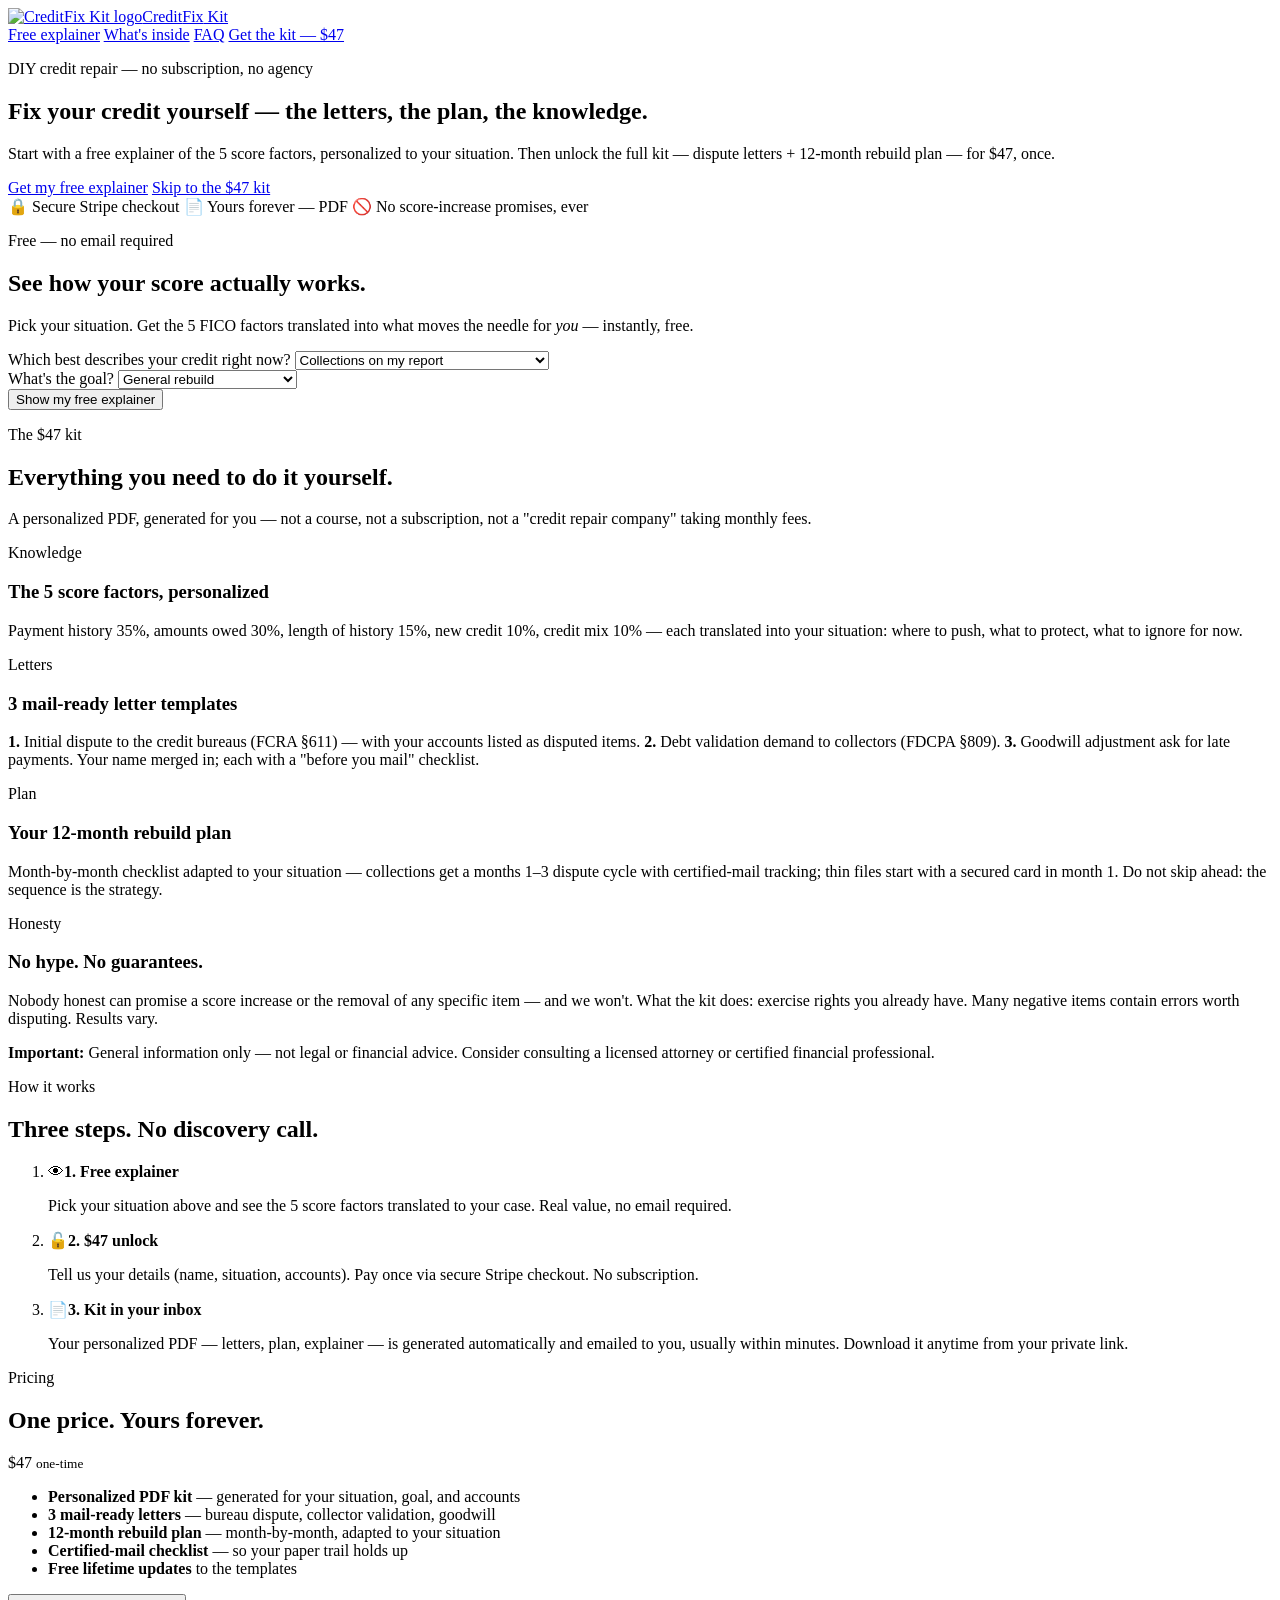
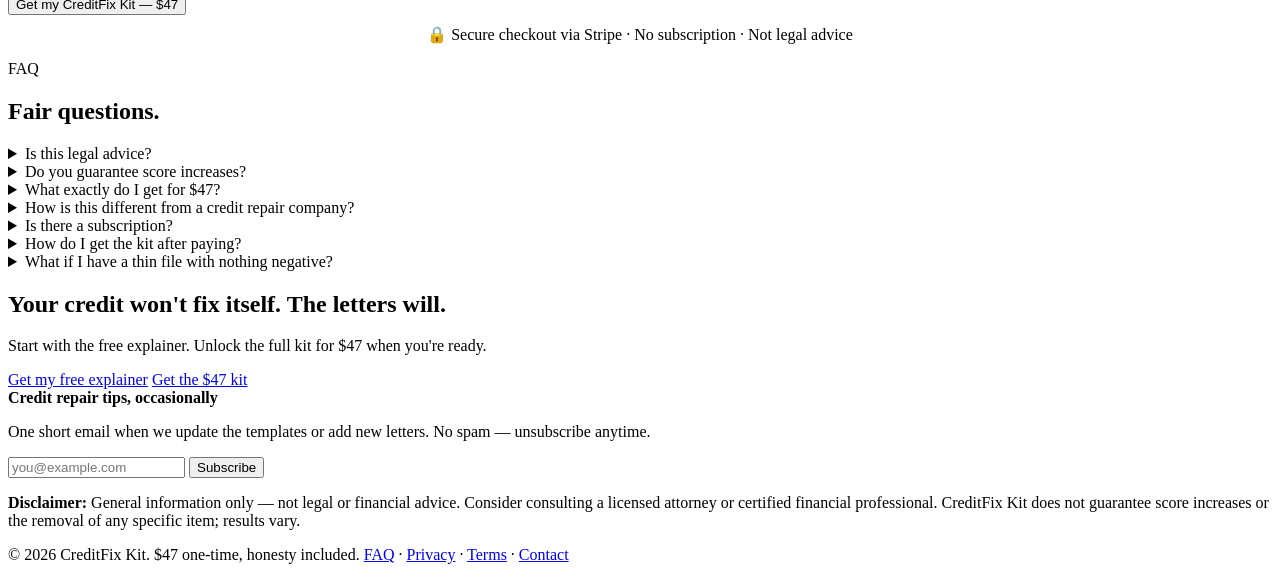
==== index.html @ 01ce9e3e "CreditFix Kit PWA — initial build (11/22): index.html" ====
<!DOCTYPE html>
<html lang="en">
<head>
<meta charset="utf-8">
<meta name="viewport" content="width=device-width, initial-scale=1, viewport-fit=cover">
<title>CreditFix Kit — Fix your credit yourself. $47, one-time.</title>
<meta name="description" content="The DIY credit repair kit: the dispute letters, the 12-month rebuild plan, the knowledge. Free score-factor explainer first. $47 one-time. General information only — not legal or financial advice.">
<link rel="canonical" href="https://creditfixkit.mehyar.us/">
<meta property="og:type" content="website">
<meta property="og:site_name" content="CreditFix Kit">
<meta property="og:title" content="CreditFix Kit — Fix your credit yourself. $47, one-time.">
<meta property="og:description" content="Free score-factor explainer first. Then $47 unlocks the dispute letters + your 12-month rebuild plan. No subscription, no promises — honest DIY credit repair.">
<meta property="og:url" content="https://creditfixkit.mehyar.us/">
<meta property="og:image" content="https://creditfixkit.mehyar.us/logo.png">
<meta name="twitter:card" content="summary">
<meta name="twitter:title" content="CreditFix Kit — Fix your credit yourself. $47, one-time.">
<meta name="twitter:description" content="The dispute letters, the 12-month plan, the knowledge. Free explainer first.">
<link rel="icon" href="logo.png" type="image/png">
<link rel="manifest" href="manifest.json">
<meta name="theme-color" content="#0a1128">
<link rel="stylesheet" href="styles.css">
<script type="application/ld+json">
{"@context":"https://schema.org","@type":"Product","name":"CreditFix Kit","url":"https://creditfixkit.mehyar.us/","image":"https://creditfixkit.mehyar.us/logo.png","description":"DIY credit repair kit: FCRA dispute letter templates, FDCPA validation and goodwill letters, and a personalized 12-month rebuild plan. $47 one-time. General information only — not legal or financial advice.","brand":{"@type":"Brand","name":"CreditFix Kit"},"offers":{"@type":"Offer","price":"47","priceCurrency":"USD","availability":"https://schema.org/InStock"}}
</script>
<script type="application/ld+json">
{"@context":"https://schema.org","@type":"FAQPage","mainEntity":[
{"@type":"Question","name":"Is this legal advice?","acceptedAnswer":{"@type":"Answer","text":"No. The CreditFix Kit is general information only — not legal or financial advice. Consider consulting a licensed attorney or certified financial professional, especially before paying old debts."}},
{"@type":"Question","name":"Do you guarantee score increases?","acceptedAnswer":{"@type":"Answer","text":"No — nobody honest can. No letter or kit can guarantee a score increase or the removal of any specific item. The kit exercises rights you already have: disputing inaccurate information, demanding debt validation, and asking creditors for courtesy adjustments. Results vary."}},
{"@type":"Question","name":"What exactly do I get for $47?","acceptedAnswer":{"@type":"Answer","text":"A personalized PDF kit: the 5 FICO score factors translated to your situation, 3 mail-ready letter templates (bureau dispute, collector validation, goodwill) with your details merged in, and a 12-month month-by-month rebuild plan adapted to your situation — plus a certified-mail checklist."}},
{"@type":"Question","name":"Is there a subscription?","acceptedAnswer":{"@type":"Answer","text":"No. $47 one-time. The kit is yours forever."}},
{"@type":"Question","name":"How do I get the kit after paying?","acceptedAnswer":{"@type":"Answer","text":"Your kit PDF is generated automatically and emailed to you, usually within minutes. You also get a private link (deliverable.html with your access token) where you can download it anytime."}}
]}
</script>
</head>
<body>

<header class="site-header">
  <div class="inner">
    <a class="brand" href="index.html"><img src="logo.png" alt="CreditFix Kit logo">Credit<span>Fix</span>&nbsp;Kit</a>
    <nav class="nav">
      <a href="#teaser">Free explainer</a>
      <a href="#inside">What's inside</a>
      <a href="#faq">FAQ</a>
      <a class="nav-cta" href="#pricing">Get the kit — $47</a>
    </nav>
  </div>
</header>

<main>
  <!-- ============ HERO ============ -->
  <section class="hero hero-compact">
    <p class="eyebrow">DIY credit repair — no subscription, no agency</p>
    <h1>Fix your credit yourself — <span class="grad">the letters, the plan, the knowledge.</span></h1>
    <p class="hero-sub">Start with a free explainer of the 5 score factors, personalized to your situation. Then unlock the full kit — dispute letters + 12-month rebuild plan — for $47, once.</p>
    <div class="hero-cta">
      <a class="btn btn-primary" href="#teaser">Get my free explainer</a>
      <a class="btn btn-ghost" href="#pricing">Skip to the $47 kit</a>
    </div>
    <div class="trust-row">
      <span>🔒 Secure Stripe checkout</span>
      <span>📄 Yours forever — PDF</span>
      <span>🚫 No score-increase promises, ever</span>
    </div>
  </section>

  <!-- ============ FREE TEASER — FIRST ============ -->
  <section id="teaser">
    <div class="eyebrow-wrap"><p class="eyebrow">Free — no email required</p></div>
    <h2 class="sec-title">See how your score actually works.</h2>
    <p class="sec-sub">Pick your situation. Get the 5 FICO factors translated into what moves the needle for <em>you</em> — instantly, free.</p>
    <div class="teaser-box reveal">
      <form id="teaser-form" novalidate>
        <div class="field">
          <label for="teaser-situation">Which best describes your credit right now?</label>
          <select id="teaser-situation" name="situation">
            <option value="collections">Collections on my report</option>
            <option value="late-payments">Late payments dragging me down</option>
            <option value="thin-file">Thin file — barely any credit history</option>
            <option value="mixed">Mixed — collections and late payments</option>
          </select>
        </div>
        <div class="field">
          <label for="teaser-goal">What's the goal?</label>
          <select id="teaser-goal" name="goal">
            <option value="rebuild-general">General rebuild</option>
            <option value="buy-home">Buying a home</option>
            <option value="buy-car">Buying a car</option>
            <option value="lower-rates">Lowering my interest rates</option>
          </select>
        </div>
        <button type="submit" class="btn btn-primary">Show my free explainer</button>
        <p class="status" id="teaser-status" role="status"></p>
      </form>
      <div id="teaser-result"></div>
    </div>
  </section>

  <!-- ============ WHAT'S INSIDE ============ -->
  <section id="inside">
    <div class="eyebrow-wrap"><p class="eyebrow">The $47 kit</p></div>
    <h2 class="sec-title">Everything you need to do it yourself.</h2>
    <p class="sec-sub">A personalized PDF, generated for you — not a course, not a subscription, not a "credit repair company" taking monthly fees.</p>
    <div class="cards">
      <div class="card reveal">
        <div class="card-body">
          <span class="tag">Knowledge</span>
          <h3>The 5 score factors, personalized</h3>
          <p class="teaser">Payment history 35%, amounts owed 30%, length of history 15%, new credit 10%, credit mix 10% — each translated into your situation: where to push, what to protect, what to ignore for now.</p>
        </div>
      </div>
      <div class="card reveal">
        <div class="card-body">
          <span class="tag">Letters</span>
          <h3>3 mail-ready letter templates</h3>
          <p class="teaser"><strong>1.</strong> Initial dispute to the credit bureaus (FCRA §611) — with your accounts listed as disputed items. <strong>2.</strong> Debt validation demand to collectors (FDCPA §809). <strong>3.</strong> Goodwill adjustment ask for late payments. Your name merged in; each with a "before you mail" checklist.</p>
        </div>
      </div>
      <div class="card reveal">
        <div class="card-body">
          <span class="tag">Plan</span>
          <h3>Your 12-month rebuild plan</h3>
          <p class="teaser">Month-by-month checklist adapted to your situation — collections get a months 1–3 dispute cycle with certified-mail tracking; thin files start with a secured card in month 1. Do not skip ahead: the sequence is the strategy.</p>
        </div>
      </div>
      <div class="card reveal">
        <div class="card-body">
          <span class="tag">Honesty</span>
          <h3>No hype. No guarantees.</h3>
          <p class="teaser">Nobody honest can promise a score increase or the removal of any specific item — and we won't. What the kit does: exercise rights you already have. Many negative items contain errors worth disputing. Results vary.</p>
        </div>
      </div>
    </div>
    <div class="disclaimer-strip reveal">
      <strong>Important:</strong> General information only — not legal or financial advice. Consider consulting a licensed attorney or certified financial professional.
    </div>
  </section>

  <!-- ============ HOW IT WORKS ============ -->
  <section id="how">
    <div class="eyebrow-wrap"><p class="eyebrow">How it works</p></div>
    <h2 class="sec-title">Three steps. No discovery call.</h2>
    <ol class="steps">
      <li class="reveal"><span class="step-icon">👁</span><strong>1. Free explainer</strong><p>Pick your situation above and see the 5 score factors translated to your case. Real value, no email required.</p></li>
      <li class="reveal"><span class="step-icon">🔓</span><strong>2. $47 unlock</strong><p>Tell us your details (name, situation, accounts). Pay once via secure Stripe checkout. No subscription.</p></li>
      <li class="reveal"><span class="step-icon">📄</span><strong>3. Kit in your inbox</strong><p>Your personalized PDF — letters, plan, explainer — is generated automatically and emailed to you, usually within minutes. Download it anytime from your private link.</p></li>
    </ol>
  </section>

  <!-- ============ PRICING ============ -->
  <section id="pricing">
    <div class="eyebrow-wrap"><p class="eyebrow">Pricing</p></div>
    <h2 class="sec-title">One price. Yours forever.</h2>
    <div class="price-card reveal">
      <div class="big">$47 <small>one-time</small></div>
      <ul>
        <li><strong>Personalized PDF kit</strong> — generated for your situation, goal, and accounts</li>
        <li><strong>3 mail-ready letters</strong> — bureau dispute, collector validation, goodwill</li>
        <li><strong>12-month rebuild plan</strong> — month-by-month, adapted to your situation</li>
        <li><strong>Certified-mail checklist</strong> — so your paper trail holds up</li>
        <li><strong>Free lifetime updates</strong> to the templates</li>
      </ul>
      <button class="btn btn-primary btn-block" data-buy="creditfix-kit">Get my CreditFix Kit — $47</button>
      <p class="status" style="text-align:center;margin-top:10px">🔒 Secure checkout via Stripe · No subscription · Not legal advice</p>
    </div>
  </section>

  <!-- ============ FAQ ============ -->
  <section id="faq">
    <div class="eyebrow-wrap"><p class="eyebrow">FAQ</p></div>
    <h2 class="sec-title">Fair questions.</h2>
    <div class="faq">
      <details class="reveal">
        <summary>Is this legal advice?</summary>
        <p>No. The CreditFix Kit is general information only — not legal or financial advice. The letters are templates exercising rights under the FCRA and FDCPA. Consider consulting a licensed attorney or certified financial professional, especially before paying old debts.</p>
      </details>
      <details class="reveal">
        <summary>Do you guarantee score increases?</summary>
        <p>No — nobody honest can. No letter, service, or kit can guarantee a score increase or the removal of any specific item. Many negative items contain errors worth disputing, and results vary by file, creditor, and bureau.</p>
      </details>
      <details class="reveal">
        <summary>What exactly do I get for $47?</summary>
        <p>A personalized PDF: the 5 FICO score factors translated to your situation, 3 mail-ready letter templates (bureau dispute under FCRA §611, collector validation under FDCPA §809, goodwill adjustment for lates) with your details merged in, a 12-month month-by-month rebuild plan adapted to your situation, and a certified-mail checklist.</p>
      </details>
      <details class="reveal">
        <summary>How is this different from a credit repair company?</summary>
        <p>Credit repair companies charge monthly fees to do what you can do yourself: dispute inaccurate items and build positive history. This kit gives you the letters, the plan, and the knowledge — once, for $47 — and you keep it forever.</p>
      </details>
      <details class="reveal">
        <summary>Is there a subscription?</summary>
        <p>No. $47 one-time. The kit PDF is yours forever, including template updates.</p>
      </details>
      <details class="reveal">
        <summary>How do I get the kit after paying?</summary>
        <p>It's generated automatically and emailed to you, usually within minutes. You also get a private link (your access token) where you can download the PDF anytime.</p>
      </details>
      <details class="reveal">
        <summary>What if I have a thin file with nothing negative?</summary>
        <p>Then the rebuild plan is the main event — the kit adapts: secured card in month 1, building tradelines month by month. The dispute and validation letters are included as "keep on file" templates in case you ever need them.</p>
      </details>
    </div>
  </section>

  <!-- ============ FINAL CTA ============ -->
  <section class="final-cta reveal">
    <h2>Your credit won't fix itself. The letters will.</h2>
    <p class="sec-sub">Start with the free explainer. Unlock the full kit for $47 when you're ready.</p>
    <div class="hero-cta">
      <a class="btn btn-primary" href="#teaser">Get my free explainer</a>
      <a class="btn btn-ghost" href="#pricing">Get the $47 kit</a>
    </div>
  </section>
</main>

<footer>
  <div class="inner footer-grid">
    <div class="subscribe-block">
      <strong>Credit repair tips, occasionally</strong>
      <p class="muted">One short email when we update the templates or add new letters. No spam — unsubscribe anytime.</p>
      <form class="subscribe-form" data-subscribe-form novalidate>
        <div class="subscribe-row">
          <input type="email" name="email" placeholder="you@example.com" required aria-label="Email address (required)" autocomplete="email">
          <button class="btn btn-primary" type="submit">Subscribe</button>
          <p class="subscribe-msg" role="status" hidden></p>
        </div>
      </form>
    </div>
    <p class="footer-disclaimer"><strong>Disclaimer:</strong> General information only — not legal or financial advice. Consider consulting a licensed attorney or certified financial professional. CreditFix Kit does not guarantee score increases or the removal of any specific item; results vary.</p>
    <div class="footer-base">
      <span>© 2026 CreditFix Kit. $47 one-time, honesty included.</span>
      <span><a href="index.html#faq">FAQ</a> · <a href="privacy.html">Privacy</a> · <a href="terms.html">Terms</a> · <a href="mailto:info@mehyar.us">Contact</a></span>
    </div>
  </div>
</footer>

<!-- Sticky mobile CTA -->
<div class="sticky-cta" id="sticky-cta" hidden>
  <span class="sticky-cta-text"><strong>$47</strong> one-time · free explainer first</span>
  <a class="btn btn-primary" href="#pricing">Get the kit</a>
</div>

<!-- Buy modal with intake form -->
<div class="modal" id="buy-modal" hidden>
  <div class="panel">
    <button class="modal-close" id="buy-close" aria-label="Close">×</button>
    <h2>CreditFix Kit — $47 <small style="color:var(--muted);font-weight:400">one-time</small></h2>
    <p class="muted">Your details personalize the kit: the letters get your name, the plan adapts to your situation.</p>
    <form id="buy-form" novalidate>
      <div class="field">
        <label for="buy-name">Full name — merged into your letters</label>
        <input type="text" id="buy-name" placeholder="Jordan Smith" autocomplete="name" maxlength="120">
      </div>
      <div class="field">
        <label for="buy-email">Email — your kit PDF goes here</label>
        <input type="email" id="buy-email" placeholder="you@example.com" autocomplete="email">
      </div>
      <div class="field">
        <label for="buy-situation">Your situation</label>
        <select id="buy-situation">
          <option value="collections">Collections on my report</option>
          <option value="late-payments">Late payments dragging me down</option>
          <option value="thin-file">Thin file — barely any credit history</option>
          <option value="mixed">Mixed — collections and late payments</option>
        </select>
      </div>
      <div class="field">
        <label for="buy-state">State (2 letters)</label>
        <input type="text" id="buy-state" placeholder="NY" maxlength="2" autocomplete="address-level1" style="max-width:120px">
      </div>
      <div class="field">
        <label for="buy-goal">Your goal</label>
        <select id="buy-goal">
          <option value="rebuild-general">General rebuild</option>
          <option value="buy-home">Buying a home</option>
          <option value="buy-car">Buying a car</option>
          <option value="lower-rates">Lowering my interest rates</option>
        </select>
      </div>
      <div class="field">
        <label for="buy-accounts">Negative items on your report</label>
        <textarea id="buy-accounts" rows="4" maxlength="600" placeholder="Midland Credit $1,240 collections opened 2023; Capital One 30-day late Mar 2024"></textarea>
        <span class="hint">One per line or separated by semicolons. Max 600 characters. These become the disputed items in Letter 1. Leave blank if you're not sure — you can fill them in on the printed letter.</span>
      </div>
      <p id="buy-error"></p>
      <button type="submit" class="btn btn-primary btn-block">Continue to secure checkout — $47</button>
      <p class="status" style="text-align:center">🔒 Stripe · one-time · not legal advice</p>
    </form>
  </div>
</div>

<!-- Dev payload modal -->
<div class="modal" id="payload-modal" hidden>
  <div class="panel" style="max-width:560px">
    <button class="modal-close" id="payload-close" aria-label="Close">×</button>
    <h2>Checkout payload</h2>
    <pre id="payload-pre"></pre>
    <p class="dev-notice">DEV MODE — no real checkout happened. In production this payload POSTs to the checkout endpoint and Stripe takes over.</p>
  </div>
</div>

<script src="app.js"></script>
<script>
document.addEventListener("DOMContentLoaded", function () {
  /* reveal-on-scroll */
  var io = new IntersectionObserver(function (entries) {
    entries.forEach(function (e) {
      if (e.isIntersecting) { e.target.classList.add("in"); io.unobserve(e.target); }
    });
  }, { threshold: 0.1 });
  document.querySelectorAll(".reveal").forEach(function (el) { io.observe(el); });

  /* sticky mobile CTA */
  var sticky = document.getElementById("sticky-cta");
  var footer = document.querySelector("footer");
  function updateSticky() {
    if (window.innerWidth >= 720) { sticky.hidden = true; return; }
    var past = window.scrollY > 520;
    var footVisible = footer && footer.getBoundingClientRect().top < window.innerHeight;
    sticky.hidden = !(past && !footVisible);
  }
  window.addEventListener("scroll", updateSticky, { passive: true });
  window.addEventListener("resize", updateSticky);
  updateSticky();

  if ("serviceWorker" in navigator) {
    navigator.serviceWorker.register("sw.js").catch(function () {});
  }
});
</script>
</body>
</html>
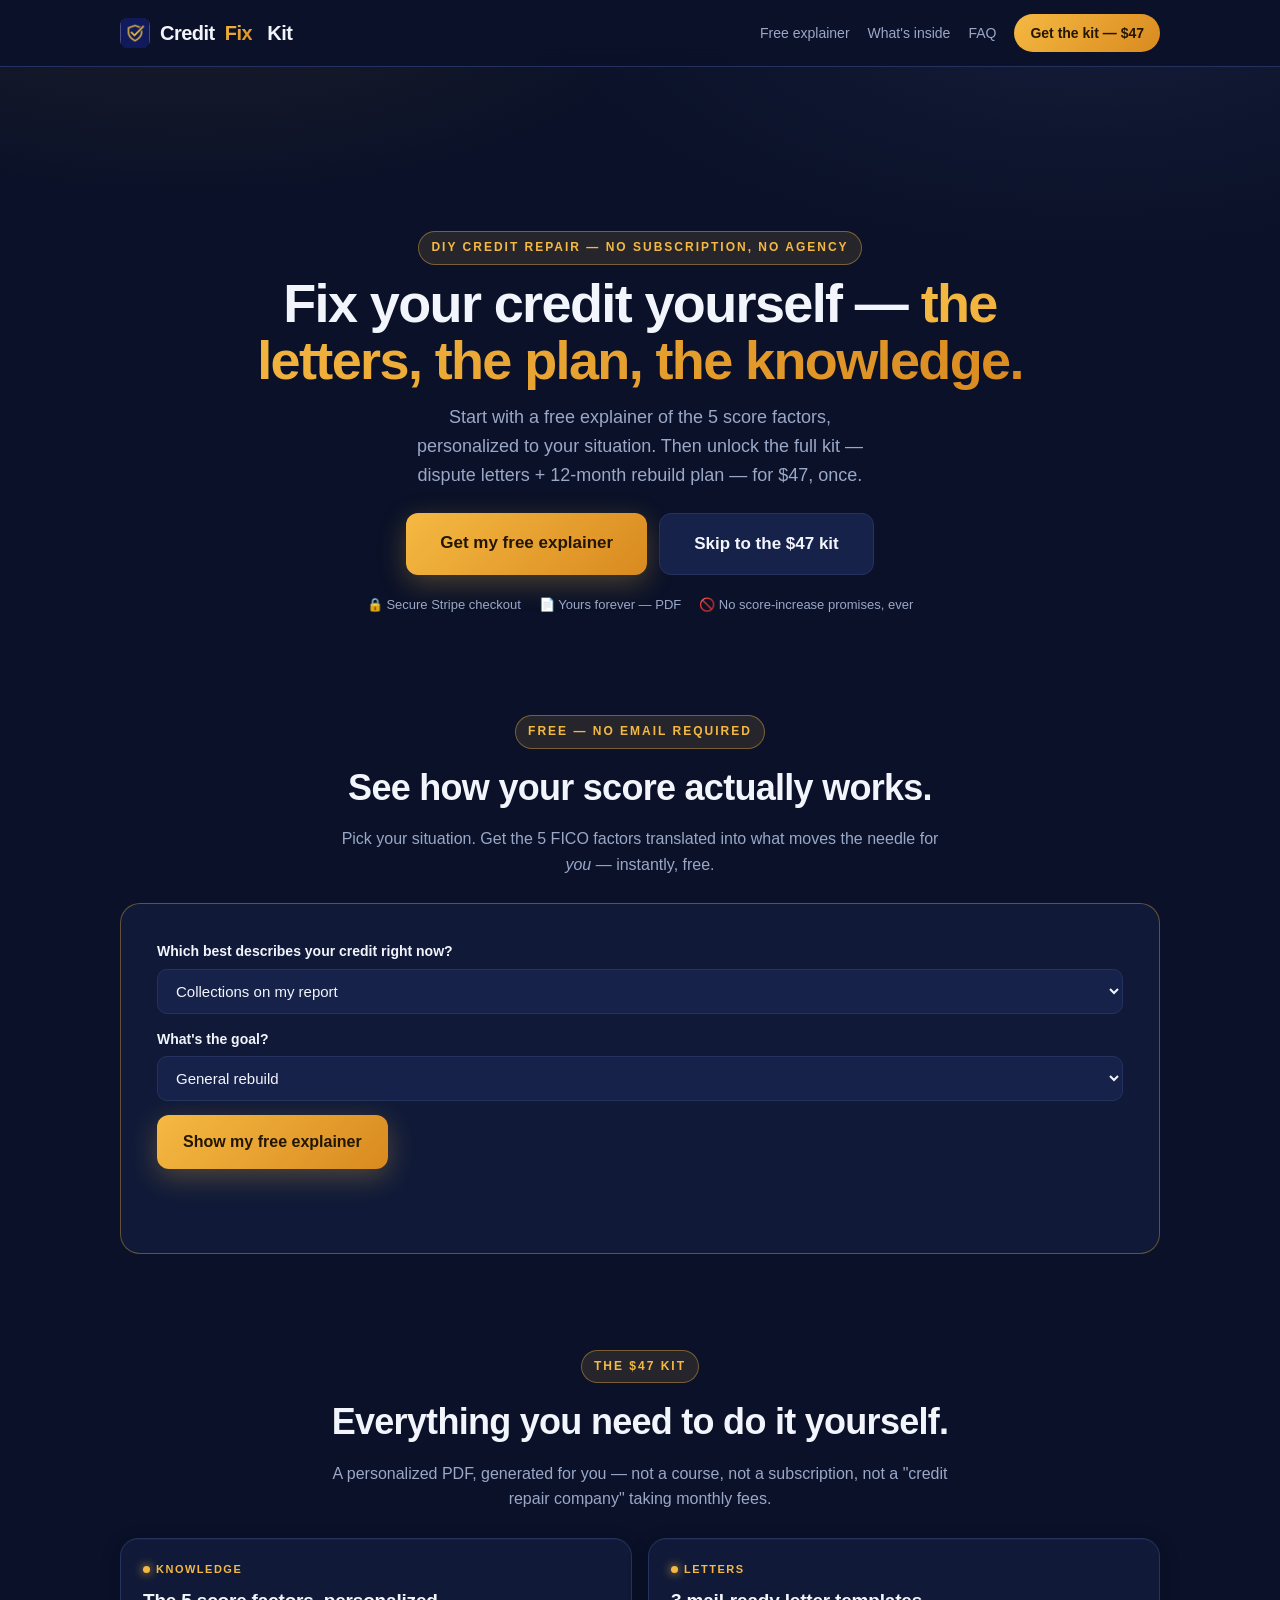
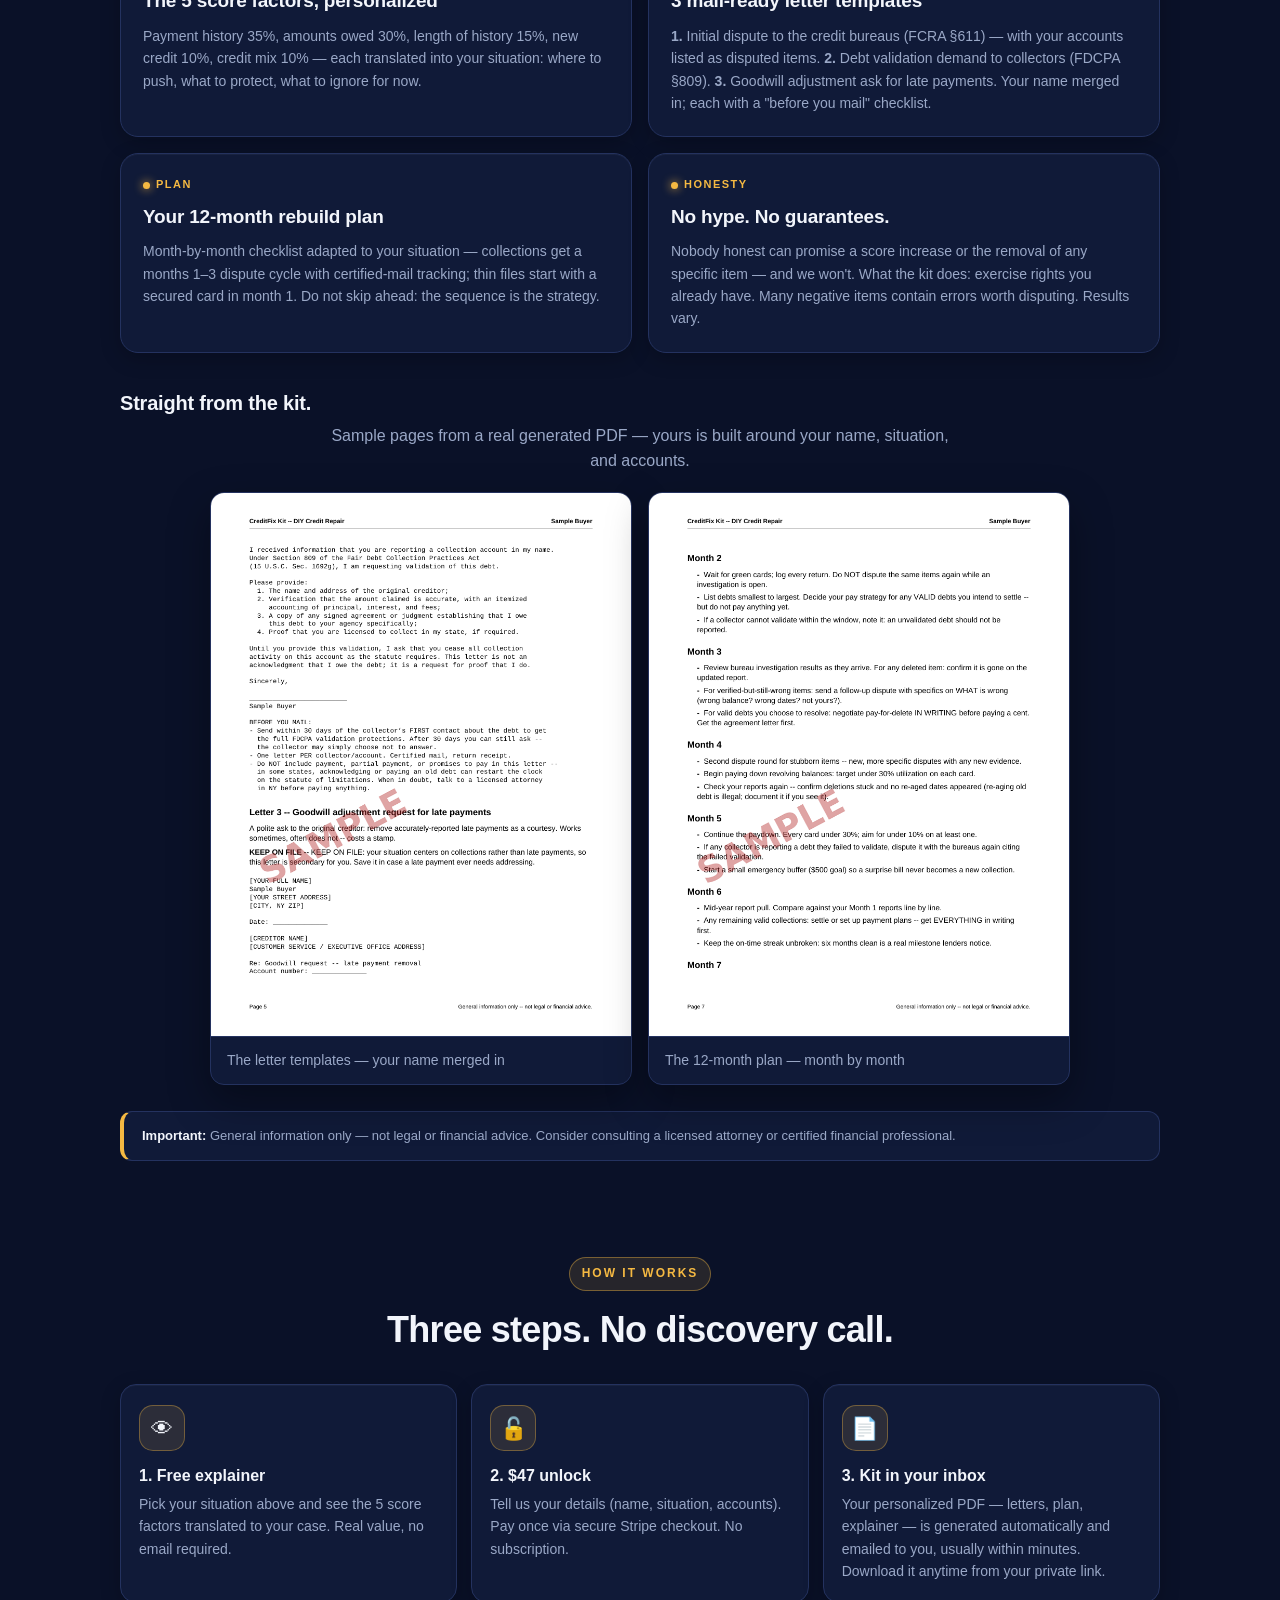
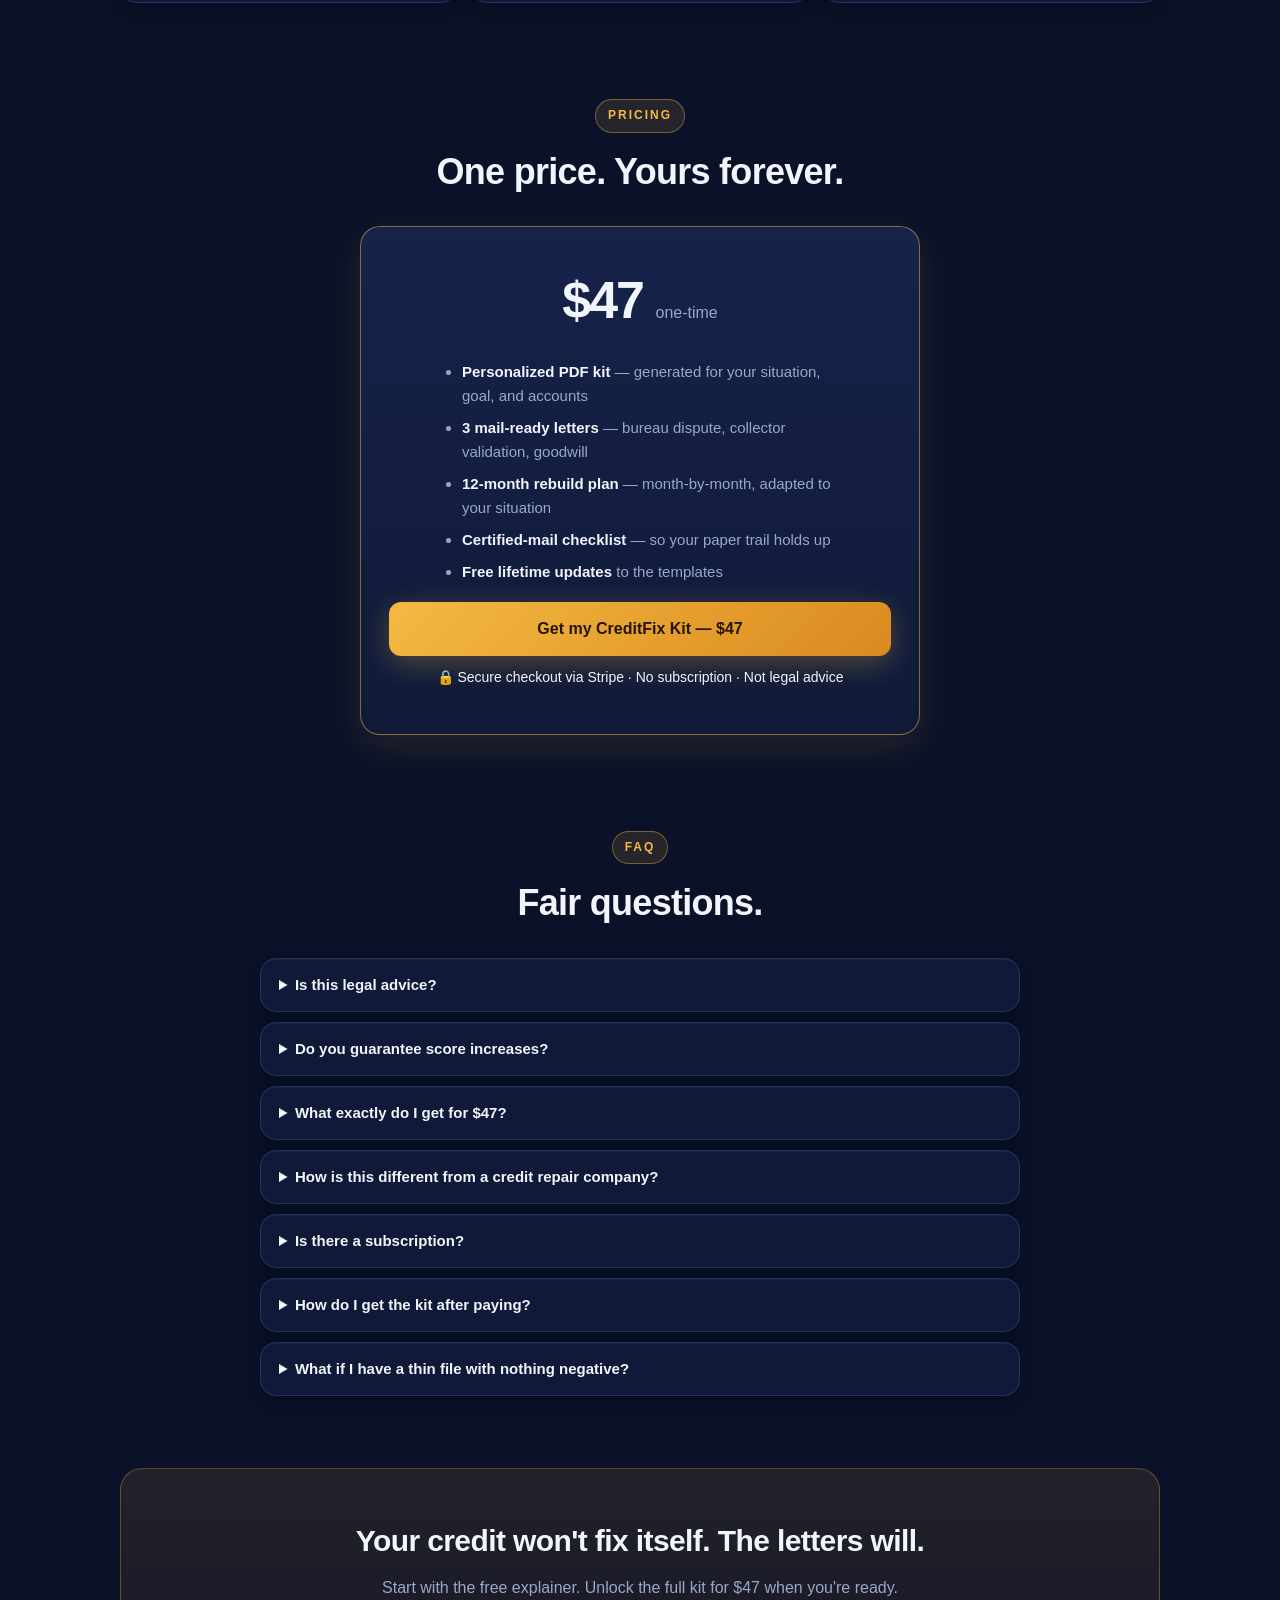
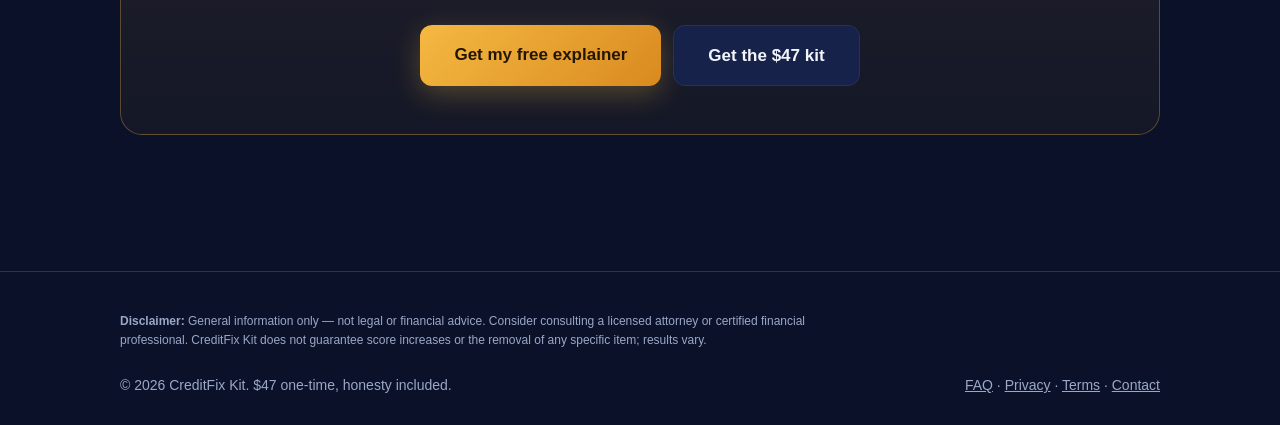
==== commit 71c107eb: "Pass-1 design fixes + critical PDF font fix - pdf.js: emit '/F1' '/F2' font names (was 'F1'/'F2') — " ====
--- a/index.html
+++ b/index.html
@@ -130,6 +130,20 @@
         </div>
       </div>
     </div>
+    <div class="sample-strip reveal">
+      <h3 class="sample-title">Straight from the kit.</h3>
+      <p class="sec-sub sample-sub">Sample pages from a real generated PDF — yours is built around your name, situation, and accounts.</p>
+      <div class="sample-pages">
+        <figure class="sample-page">
+          <img src="sample-letters.png" alt="Sample page from the CreditFix Kit PDF showing a debt validation letter template" loading="lazy" width="404" height="522">
+          <figcaption>The letter templates — your name merged in</figcaption>
+        </figure>
+        <figure class="sample-page">
+          <img src="sample-plan.png" alt="Sample page from the CreditFix Kit PDF showing the month-by-month 12-month rebuild plan" loading="lazy" width="404" height="522">
+          <figcaption>The 12-month plan — month by month</figcaption>
+        </figure>
+      </div>
+    </div>
     <div class="disclaimer-strip reveal">
       <strong>Important:</strong> General information only — not legal or financial advice. Consider consulting a licensed attorney or certified financial professional.
     </div>
@@ -213,17 +227,6 @@
 
 <footer>
   <div class="inner footer-grid">
-    <div class="subscribe-block">
-      <strong>Credit repair tips, occasionally</strong>
-      <p class="muted">One short email when we update the templates or add new letters. No spam — unsubscribe anytime.</p>
-      <form class="subscribe-form" data-subscribe-form novalidate>
-        <div class="subscribe-row">
-          <input type="email" name="email" placeholder="you@example.com" required aria-label="Email address (required)" autocomplete="email">
-          <button class="btn btn-primary" type="submit">Subscribe</button>
-          <p class="subscribe-msg" role="status" hidden></p>
-        </div>
-      </form>
-    </div>
     <p class="footer-disclaimer"><strong>Disclaimer:</strong> General information only — not legal or financial advice. Consider consulting a licensed attorney or certified financial professional. CreditFix Kit does not guarantee score increases or the removal of any specific item; results vary.</p>
     <div class="footer-base">
       <span>© 2026 CreditFix Kit. $47 one-time, honesty included.</span>
@@ -236,6 +239,7 @@
 <div class="sticky-cta" id="sticky-cta" hidden>
   <span class="sticky-cta-text"><strong>$47</strong> one-time · free explainer first</span>
   <a class="btn btn-primary" href="#pricing">Get the kit</a>
+  <button class="sticky-x" id="sticky-x" aria-label="Dismiss">×</button>
 </div>
 
 <!-- Buy modal with intake form -->
@@ -310,9 +314,14 @@
 
   /* sticky mobile CTA */
   var sticky = document.getElementById("sticky-cta");
+  var stickyDismissed = false;
+  var stickyX = document.getElementById("sticky-x");
+  if (stickyX) stickyX.addEventListener("click", function () {
+    stickyDismissed = true; sticky.hidden = true;
+  });
   var footer = document.querySelector("footer");
   function updateSticky() {
-    if (window.innerWidth >= 720) { sticky.hidden = true; return; }
+    if (window.innerWidth >= 720 || stickyDismissed) { sticky.hidden = true; return; }
     var past = window.scrollY > 520;
     var footVisible = footer && footer.getBoundingClientRect().top < window.innerHeight;
     sticky.hidden = !(past && !footVisible);
--- a/styles.css
+++ b/styles.css
@@ -0,0 +1,377 @@
+/* CreditFix Kit — deep navy + gold financial-trust theme. Mobile-first, vanilla. */
+:root {
+  --bg: #0a1128;
+  --surface: #101a38;
+  --surface-2: #16224a;
+  --line: #24325f;
+  --text: #f2f5fb;
+  --muted: #9aa8c7;
+  --accent: #f5b942;
+  --accent-2: #8ea2ff;
+  --accent-soft: rgba(245, 185, 66, .12);
+  --grad: linear-gradient(135deg, #f5b942, #d98a1f);
+  --gold: #f5b942;
+  --ok: #34d399;
+  --err: #fb7185;
+  --radius: 16px;
+  --maxw: 1080px;
+  --font: -apple-system, BlinkMacSystemFont, "Segoe UI", Inter, Roboto, Helvetica, Arial, sans-serif;
+}
+
+* { box-sizing: border-box; }
+html { -webkit-text-size-adjust: 100%; scroll-behavior: smooth; }
+body {
+  margin: 0;
+  background:
+    radial-gradient(900px 420px at 15% -5%, rgba(245, 185, 66, .08) 0%, transparent 60%) fixed,
+    radial-gradient(900px 420px at 85% 0%, rgba(142, 162, 255, .08) 0%, transparent 60%) fixed,
+    var(--bg);
+  color: var(--text);
+  font-family: var(--font);
+  line-height: 1.6;
+  font-size: 16px;
+}
+
+/* ---------- header ---------- */
+.site-header {
+  position: sticky; top: 0; z-index: 20;
+  background: rgba(10, 17, 40, .9);
+  backdrop-filter: blur(10px);
+  -webkit-backdrop-filter: blur(10px);
+  border-bottom: 1px solid var(--line);
+}
+.site-header .inner {
+  max-width: var(--maxw); margin: 0 auto;
+  padding: 14px 20px;
+  display: flex; align-items: center; justify-content: space-between; gap: 12px;
+}
+.brand { font-weight: 800; font-size: 20px; letter-spacing: -.5px; color: var(--text); text-decoration: none; display: inline-flex; align-items: center; gap: 10px; }
+.brand img { width: 30px; height: 30px; border-radius: 8px; }
+.brand span {
+  background: var(--grad);
+  -webkit-background-clip: text; background-clip: text;
+  -webkit-text-fill-color: transparent; color: transparent;
+}
+.nav { display: flex; align-items: center; }
+.nav a { color: var(--muted); text-decoration: none; font-size: 14px; margin-left: 18px; }
+.nav a:hover { color: var(--text); }
+.nav .nav-cta {
+  margin-left: 18px; padding: 8px 16px; border-radius: 999px;
+  background: var(--grad); color: #231600; font-weight: 700;
+}
+.nav .nav-cta:hover { color: #231600; opacity: .92; }
+@media (max-width: 560px) { .nav a:not(.nav-cta) { display: none; } }
+
+/* ---------- layout ---------- */
+main { max-width: var(--maxw); margin: 0 auto; padding: 0 20px 72px; }
+main section { margin-top: clamp(56px, 9vw, 96px); }
+section[id] { scroll-margin-top: 76px; }
+h1 {
+  font-size: clamp(30px, 8.5vw, 54px);
+  line-height: 1.06; letter-spacing: -0.03em;
+  margin: 0 0 14px; text-wrap: balance;
+}
+h2 { font-size: clamp(22px, 5.5vw, 30px); letter-spacing: -0.02em; margin: 0 0 10px; text-wrap: balance; }
+.sec-title { font-size: clamp(24px, 6vw, 36px); letter-spacing: -0.02em; text-wrap: balance; text-align: center; }
+h3 { font-size: 18px; margin: 0 0 8px; letter-spacing: -0.01em; }
+p.lede { color: var(--muted); font-size: 17px; margin: 0 0 18px; max-width: 640px; }
+::selection { background: rgba(245, 185, 66, .35); }
+a:focus-visible, button:focus-visible, input:focus-visible, select:focus-visible, textarea:focus-visible, summary:focus-visible {
+  outline: 2px solid var(--accent); outline-offset: 2px; border-radius: 6px;
+}
+.eyebrow {
+  display: inline-block;
+  color: var(--accent); font-size: 12px; font-weight: 800;
+  text-transform: uppercase; letter-spacing: 2px; margin: 0 0 10px;
+  padding: 6px 12px; border: 1px solid rgba(245, 185, 66, .4);
+  border-radius: 999px; background: var(--accent-soft);
+}
+.eyebrow-wrap { text-align: center; }
+.sec-sub { text-align: center; color: var(--muted); max-width: 620px; margin: 0 auto 8px; }
+
+/* ---------- hero ---------- */
+.hero { padding: 64px 0 12px; text-align: center; }
+.hero-compact { padding: clamp(36px, 7vw, 68px) 0 4px; }
+.hero h1 .grad {
+  background: var(--grad);
+  -webkit-background-clip: text; background-clip: text;
+  -webkit-text-fill-color: transparent; color: transparent;
+}
+.hero .lede { margin-left: auto; margin-right: auto; }
+.hero-sub {
+  color: var(--muted); font-size: clamp(15px, 4vw, 18px);
+  margin: 12px auto 0; max-width: 560px; text-wrap: balance;
+}
+.hero-cta { margin-top: 24px; display: flex; justify-content: center; gap: 12px; flex-wrap: wrap; }
+.hero-cta .btn { padding: 16px 34px; font-size: 17px; min-height: 52px; }
+.trust-row {
+  display: flex; gap: 10px 18px; flex-wrap: wrap; justify-content: center;
+  margin-top: 20px; font-size: 13px; color: var(--muted);
+}
+.trust-row span { display: inline-flex; align-items: center; gap: 6px; white-space: nowrap; }
+
+/* ---------- buttons ---------- */
+.btn {
+  display: inline-block; border: 0; cursor: pointer;
+  font: inherit; font-weight: 700; font-size: 16px;
+  padding: 14px 26px; border-radius: 12px;
+  text-decoration: none; text-align: center;
+  transition: transform .06s ease, opacity .15s, box-shadow .15s;
+}
+.btn:active { transform: scale(.98); }
+.btn-primary { background: var(--grad); color: #231600; box-shadow: 0 8px 28px rgba(245, 185, 66, .28); }
+.btn-primary:hover { opacity: .94; box-shadow: 0 10px 32px rgba(245, 185, 66, .36); }
+.btn-ghost { background: var(--surface-2); color: var(--text); border: 1px solid var(--line); }
+.btn-ghost:hover { border-color: var(--accent); }
+.btn-block { display: block; width: 100%; }
+.btn:disabled { opacity: .55; cursor: wait; }
+
+/* ---------- cards ---------- */
+.cards { display: grid; gap: 16px; margin-top: 26px; }
+@media (min-width: 720px) { .cards { grid-template-columns: 1fr 1fr; } }
+.card, .ba-card, .review-card, .bundle, .value-card, .steps li,
+.faq details, .whatyouget, .unlock-box, .report, .factor-card {
+  border-radius: 18px;
+  box-shadow: inset 0 1px 0 rgba(255, 255, 255, .04), 0 6px 20px rgba(0, 0, 0, .22);
+}
+.card {
+  background: var(--surface); border: 1px solid var(--line);
+  padding: 0; overflow: hidden;
+  display: flex; flex-direction: column;
+  transition: transform .15s ease, border-color .15s ease;
+}
+.card:hover { transform: translateY(-3px); border-color: rgba(245, 185, 66, .45); }
+.card-body { padding: 22px; display: flex; flex-direction: column; gap: 8px; flex: 1; }
+.card .tag {
+  font-size: 11px; color: var(--accent); font-weight: 800;
+  text-transform: uppercase; letter-spacing: 1.5px;
+  display: inline-flex; align-items: center; gap: 6px;
+}
+.card .tag::before { content: ""; width: 7px; height: 7px; border-radius: 50%; background: var(--accent); box-shadow: 0 0 10px var(--accent); }
+.card h3 { margin: 0; font-size: 19px; }
+.card .pitch { margin: 0; font-size: 15px; }
+.card .teaser { margin: 0; color: var(--muted); font-size: 14px; }
+.price { font-size: 22px; font-weight: 800; }
+.price small { color: var(--muted); font-weight: 400; font-size: 13px; }
+
+/* ---------- teaser ---------- */
+.teaser-box {
+  background: var(--surface); border: 1px solid rgba(245, 185, 66, .35);
+  border-radius: 20px; padding: clamp(20px, 4vw, 36px); margin-top: 26px;
+}
+.factor-grid { display: grid; gap: 14px; margin-top: 20px; }
+@media (min-width: 720px) { .factor-grid { grid-template-columns: 1fr 1fr; } }
+.factor-card {
+  background: var(--surface-2); border: 1px solid var(--line);
+  border-radius: 14px; padding: 18px;
+}
+.factor-card h3 { font-size: 16px; margin: 0 0 4px; }
+.factor-card h3 .w { color: var(--accent); font-weight: 800; }
+.factor-card p { font-size: 14px; color: var(--muted); margin: 6px 0 0; }
+.factor-card p strong { color: var(--text); }
+.locked-list { margin: 18px 0 0; padding: 0; list-style: none; display: grid; gap: 10px; }
+.locked-list li {
+  display: flex; gap: 10px; align-items: flex-start;
+  background: var(--surface-2); border: 1px dashed var(--line);
+  border-radius: 12px; padding: 12px 14px; font-size: 14px; color: var(--muted);
+}
+.locked-list li strong { color: var(--text); display: block; font-size: 15px; }
+.lock-ico { font-size: 18px; line-height: 1.4; }
+
+/* ---------- how it works ---------- */
+.steps { list-style: none; padding: 0; margin: 26px 0 0; display: grid; gap: 14px; }
+@media (min-width: 720px) { .steps { grid-template-columns: repeat(3, 1fr); } }
+.steps li {
+  background: var(--surface); border: 1px solid var(--line);
+  border-radius: var(--radius); padding: 20px 18px; position: relative;
+  font-size: 15px;
+}
+.step-icon {
+  display: inline-flex; align-items: center; justify-content: center;
+  width: 46px; height: 46px; border-radius: 14px; font-size: 22px;
+  background: var(--accent-soft); border: 1px solid rgba(245, 185, 66, .35);
+  margin-bottom: 12px;
+}
+.steps li strong { display: block; margin-bottom: 4px; font-size: 16px; }
+.steps li p { margin: 0; color: var(--muted); font-size: 14px; }
+
+/* ---------- faq ---------- */
+.faq { margin-top: 26px; display: grid; gap: 10px; max-width: 760px; margin-left: auto; margin-right: auto; }
+.faq details { background: var(--surface); border: 1px solid var(--line); border-radius: var(--radius); padding: 14px 18px; }
+.faq summary { cursor: pointer; font-weight: 700; font-size: 15px; }
+.faq details p { margin: 8px 0 0; color: var(--muted); font-size: 14px; }
+
+/* ---------- final cta ---------- */
+.final-cta {
+  margin-top: 72px; text-align: center;
+  background: linear-gradient(180deg, rgba(245, 185, 66, .10), rgba(217, 138, 31, .05));
+  border: 1px solid rgba(245, 185, 66, .3);
+  border-radius: 22px; padding: 48px 24px;
+}
+.final-cta h2 { font-size: 30px; }
+
+/* ---------- pricing ---------- */
+.price-card {
+  max-width: 560px; margin: 26px auto 0;
+  background: linear-gradient(180deg, var(--surface-2), var(--surface));
+  border: 1px solid rgba(245, 185, 66, .5);
+  border-radius: 20px; padding: 32px 28px; text-align: center;
+  box-shadow: 0 12px 40px rgba(245, 185, 66, .12);
+}
+.price-card .big { font-size: 52px; font-weight: 800; letter-spacing: -2px; }
+.price-card .big small { font-size: 16px; font-weight: 400; color: var(--muted); letter-spacing: 0; }
+.price-card ul { text-align: left; max-width: 400px; margin: 18px auto; padding-left: 22px; color: var(--muted); font-size: 15px; }
+.price-card li { margin-bottom: 8px; }
+.price-card li strong { color: var(--text); }
+
+/* ---------- forms ---------- */
+.field { margin-bottom: 14px; }
+.field label { display: block; font-weight: 700; font-size: 14px; margin-bottom: 6px; }
+.field .hint { font-weight: 400; color: var(--muted); font-size: 12px; display: block; margin-top: 4px; }
+.field input[type="text"], .field input[type="email"], .field textarea, .field select {
+  width: 100%; padding: 12px 14px; border-radius: 10px;
+  border: 1px solid var(--line); background: var(--surface-2); color: var(--text);
+  font: inherit; font-size: 15px;
+}
+.field input:focus, .field textarea:focus, .field select:focus {
+  outline: none; border-color: var(--accent); box-shadow: 0 0 0 3px rgba(245, 185, 66, .18);
+}
+.field textarea { resize: vertical; }
+.field select option { background: var(--surface-2); }
+.choices { display: flex; flex-wrap: wrap; gap: 8px; }
+.chip {
+  border: 1px solid var(--line); border-radius: 999px; padding: 8px 14px;
+  font-size: 14px; font-weight: 400; cursor: pointer; background: var(--surface-2);
+  color: var(--text);
+}
+.chip input { margin-right: 6px; accent-color: var(--accent); }
+.chip.active { border-color: var(--accent); background: var(--accent-soft); }
+.status { min-height: 22px; font-size: 14px; margin-top: 10px; }
+.status.busy { color: var(--accent); }
+.status.error { color: var(--err); }
+.status.ok { color: var(--ok); }
+#teaser-result { margin-top: 16px; }
+.disclaimer-strip {
+  border: 1px solid var(--line); border-left: 4px solid var(--accent);
+  background: var(--surface); border-radius: 12px;
+  padding: 14px 18px; font-size: 13px; color: var(--muted); margin-top: 26px;
+}
+.disclaimer-strip strong { color: var(--text); }
+
+/* ---------- modals ---------- */
+.modal {
+  position: fixed; inset: 0; z-index: 50;
+  background: rgba(4, 8, 20, .8);
+  display: flex; align-items: center; justify-content: center;
+  padding: 18px;
+}
+.modal[hidden] { display: none; }
+.modal .panel {
+  background: var(--surface); border: 1px solid var(--line);
+  border-radius: var(--radius); padding: 24px; width: 100%; max-width: 520px;
+  max-height: 90vh; overflow: auto;
+}
+.modal .panel h2 { margin-top: 0; }
+.modal .panel .muted { color: var(--muted); font-size: 14px; margin: 0 0 16px; }
+.modal-close { float: right; background: none; border: 0; color: var(--muted); font-size: 22px; cursor: pointer; }
+#buy-error { color: var(--err); font-size: 14px; min-height: 20px; margin: 8px 0 0; }
+#payload-pre {
+  background: #060a18; border: 1px solid var(--line); border-radius: 10px;
+  padding: 14px; font-size: 13px; overflow: auto; white-space: pre-wrap; word-break: break-word; margin: 12px 0;
+}
+.dev-notice {
+  border: 1px dashed var(--gold); color: var(--gold);
+  border-radius: 10px; padding: 10px 14px; font-size: 13px; margin: 0;
+}
+
+/* ---------- success / deliverable ---------- */
+.centered { text-align: center; padding: 64px 0 20px; }
+.centered .check { font-size: 56px; }
+.centered h1 { margin-top: 12px; }
+.report { background: var(--surface); border: 1px solid var(--line); border-radius: var(--radius); padding: 22px; margin-top: 18px; }
+.report h3 { color: var(--accent); font-size: 13px; text-transform: uppercase; letter-spacing: 1px; margin-top: 20px; }
+.report h3:first-child { margin-top: 0; }
+.report p, .report li { font-size: 15px; }
+.progress-steps { display: flex; gap: 8px; justify-content: center; margin: 20px 0; flex-wrap: wrap; }
+.pstep {
+  font-size: 13px; padding: 8px 14px; border-radius: 999px;
+  border: 1px solid var(--line); color: var(--muted); background: var(--surface-2);
+}
+.pstep.done { border-color: var(--ok); color: var(--ok); }
+.pstep.active { border-color: var(--accent); color: var(--accent); }
+.pstep.failed { border-color: var(--err); color: var(--err); }
+.token-form { display: flex; gap: 8px; margin-top: 24px; }
+.token-form input { flex: 1; padding: 12px 14px; border-radius: 10px; border: 1px solid var(--line); background: var(--surface-2); color: var(--text); font: inherit; }
+
+/* ---------- reveal on scroll ---------- */
+.reveal { opacity: 0; transform: translateY(14px); transition: opacity .5s ease, transform .5s ease; }
+.reveal.in { opacity: 1; transform: none; }
+@media (prefers-reduced-motion: reduce) { .reveal { opacity: 1; transform: none; transition: none; } }
+
+/* ---------- footer ---------- */
+footer { border-top: 1px solid var(--line); margin-top: 64px; }
+footer .inner { max-width: var(--maxw); margin: 0 auto; padding: 28px 20px; color: var(--muted); font-size: 13px; display: flex; justify-content: space-between; gap: 12px; flex-wrap: wrap; }
+footer a { color: var(--muted); }
+footer a:hover { color: var(--accent); }
+.footer-grid { display: flex; flex-direction: column; gap: 20px; }
+.footer-base { display: flex; justify-content: space-between; gap: 12px; flex-wrap: wrap; font-size: 14px; color: var(--muted); }
+.footer-disclaimer { font-size: 12px; color: var(--muted); max-width: 720px; line-height: 1.6; }
+
+/* ---------- legal pages ---------- */
+.legal { max-width: 820px; margin: 0 auto; padding: 48px 20px 64px; }
+.legal h1 { font-size: clamp(32px, 5vw, 48px); margin: 8px 0 6px; }
+.legal-updated { color: var(--muted); font-size: 14px; margin: 0 0 28px; }
+.legal-card { background: #0d1630; border: 1px solid #22305a; border-radius: 14px; padding: 24px; margin: 0 0 18px; }
+.legal-card h2 { font-size: 20px; margin: 0 0 12px; color: #eef2fc; }
+.legal-card p, .legal-card li { font-size: 16px; line-height: 1.65; color: #c7d2ea; margin: 0 0 10px; }
+.legal-card ul { padding-left: 22px; }
+.legal-card a { color: var(--accent); }
+.legal-contact { margin-top: 28px; color: var(--muted); font-size: 15px; }
+.legal-contact a { color: var(--accent); }
+
+/* ---------- sticky mobile CTA ---------- */
+.sticky-cta {
+  position: fixed; left: 12px; right: 12px;
+  bottom: calc(12px + env(safe-area-inset-bottom));
+  z-index: 40; display: none;
+  align-items: center; justify-content: space-between; gap: 12px;
+  background: rgba(16, 26, 56, .95);
+  -webkit-backdrop-filter: blur(12px); backdrop-filter: blur(12px);
+  border: 1px solid rgba(245, 185, 66, .4); border-radius: 16px;
+  padding: 10px 10px 10px 16px;
+  box-shadow: 0 12px 32px rgba(0, 0, 0, .5);
+}
+.sticky-cta[hidden] { display: none; }
+.sticky-cta:not([hidden]) { display: flex; }
+.sticky-cta-text { font-size: 14px; color: var(--muted); }
+.sticky-cta-text strong { color: var(--text); font-size: 16px; }
+.sticky-cta .btn { padding: 12px 20px; font-size: 15px; white-space: nowrap; min-height: 48px; }
+.sticky-x {
+  background: none; border: 0; color: var(--muted); font-size: 22px; line-height: 1;
+  width: 40px; height: 40px; cursor: pointer; flex-shrink: 0; border-radius: 10px;
+}
+.sticky-x:hover { color: var(--text); background: rgba(255,255,255,.06); }
+@media (min-width: 720px) { .sticky-cta { display: none !important; } }
+
+/* sample pages strip */
+.sample-strip { margin-top: 34px; }
+.sample-title { font-size: 20px; margin: 0 0 4px; }
+.sample-sub { margin-top: 0; }
+.sample-pages { display: grid; gap: 16px; margin-top: 18px; }
+@media (min-width: 720px) { .sample-pages { grid-template-columns: 1fr 1fr; max-width: 860px; margin-left: auto; margin-right: auto; } }
+.sample-page {
+  margin: 0; background: var(--surface); border: 1px solid var(--line);
+  border-radius: 14px; overflow: hidden;
+  box-shadow: 0 16px 40px rgba(0,0,0,.35);
+}
+.sample-page img { display: block; width: 100%; height: auto; }
+.sample-page figcaption {
+  padding: 12px 16px; font-size: 14px; color: var(--muted);
+  border-top: 1px solid var(--line);
+}
+
+@media (pointer: coarse) {
+  .btn { min-height: 48px; }
+  .nav .nav-cta { padding: 10px 18px; }
+  .faq summary { padding: 6px 0; }
+}
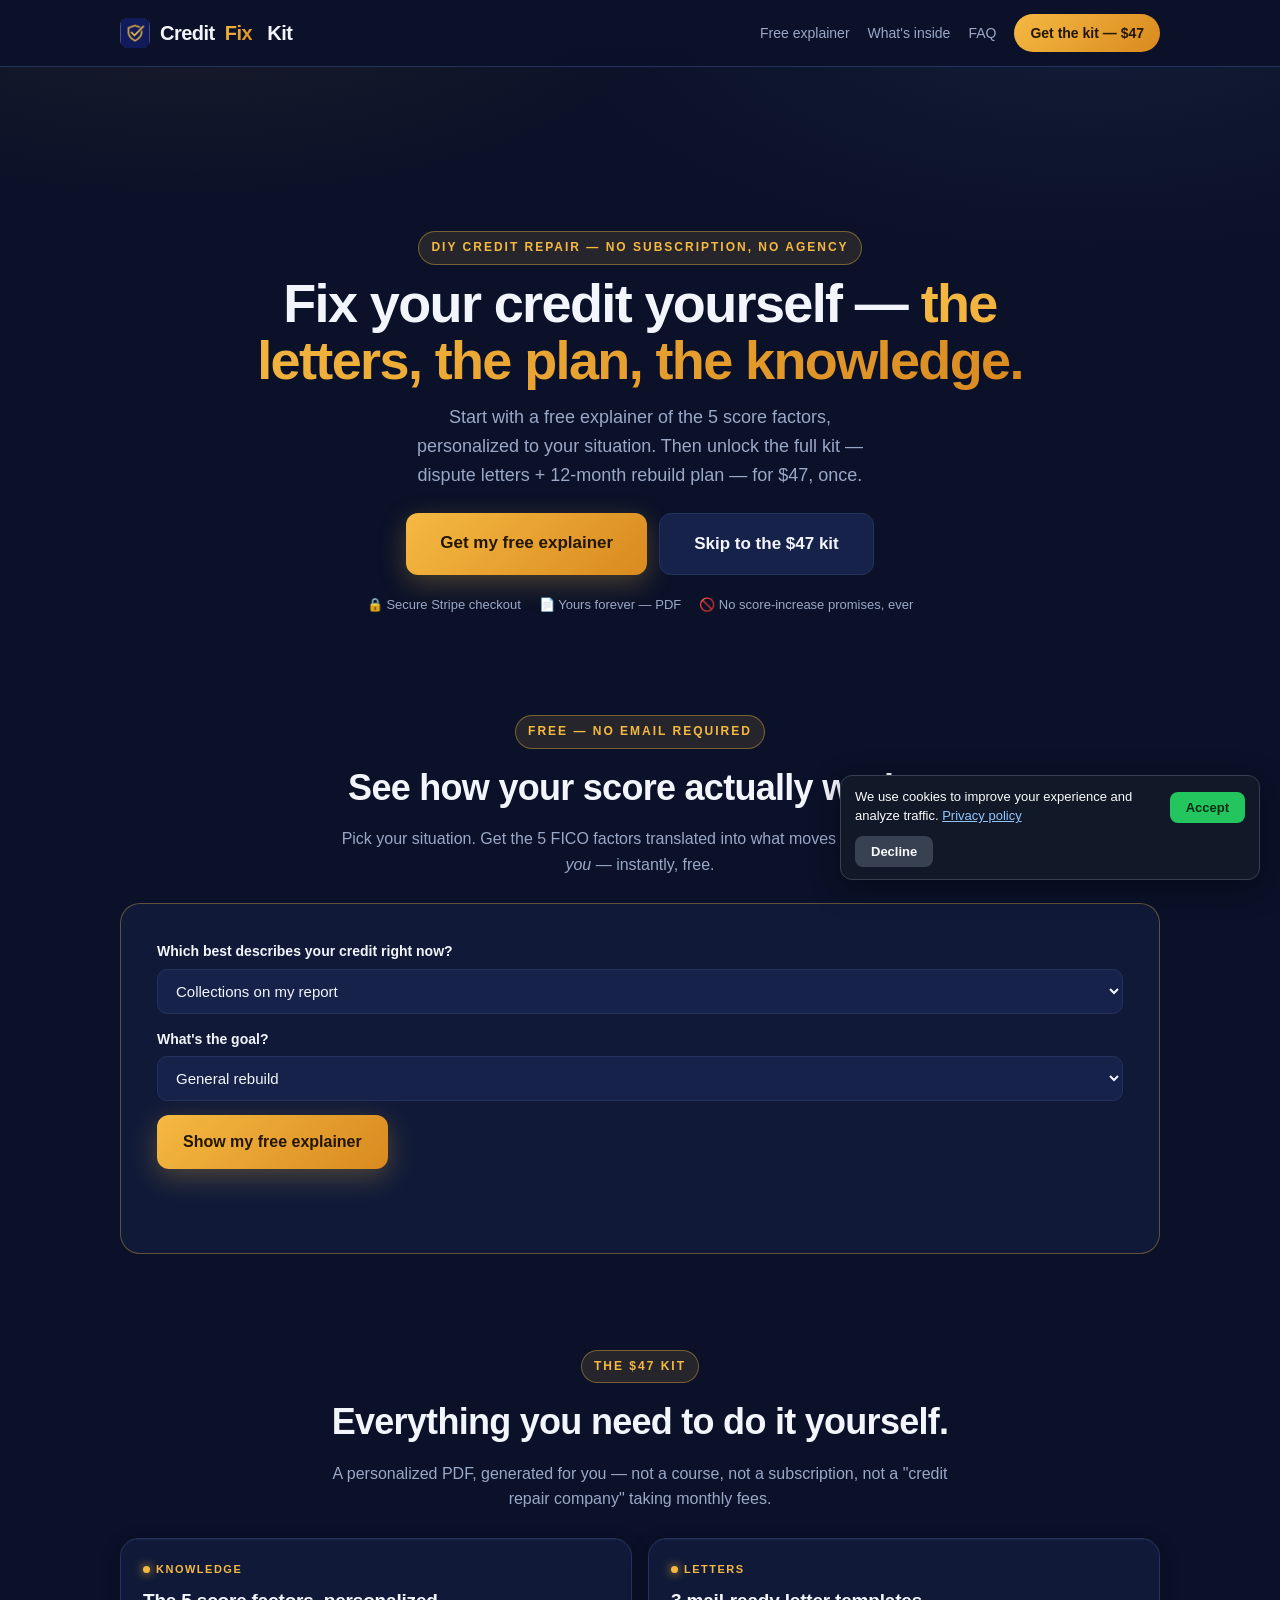
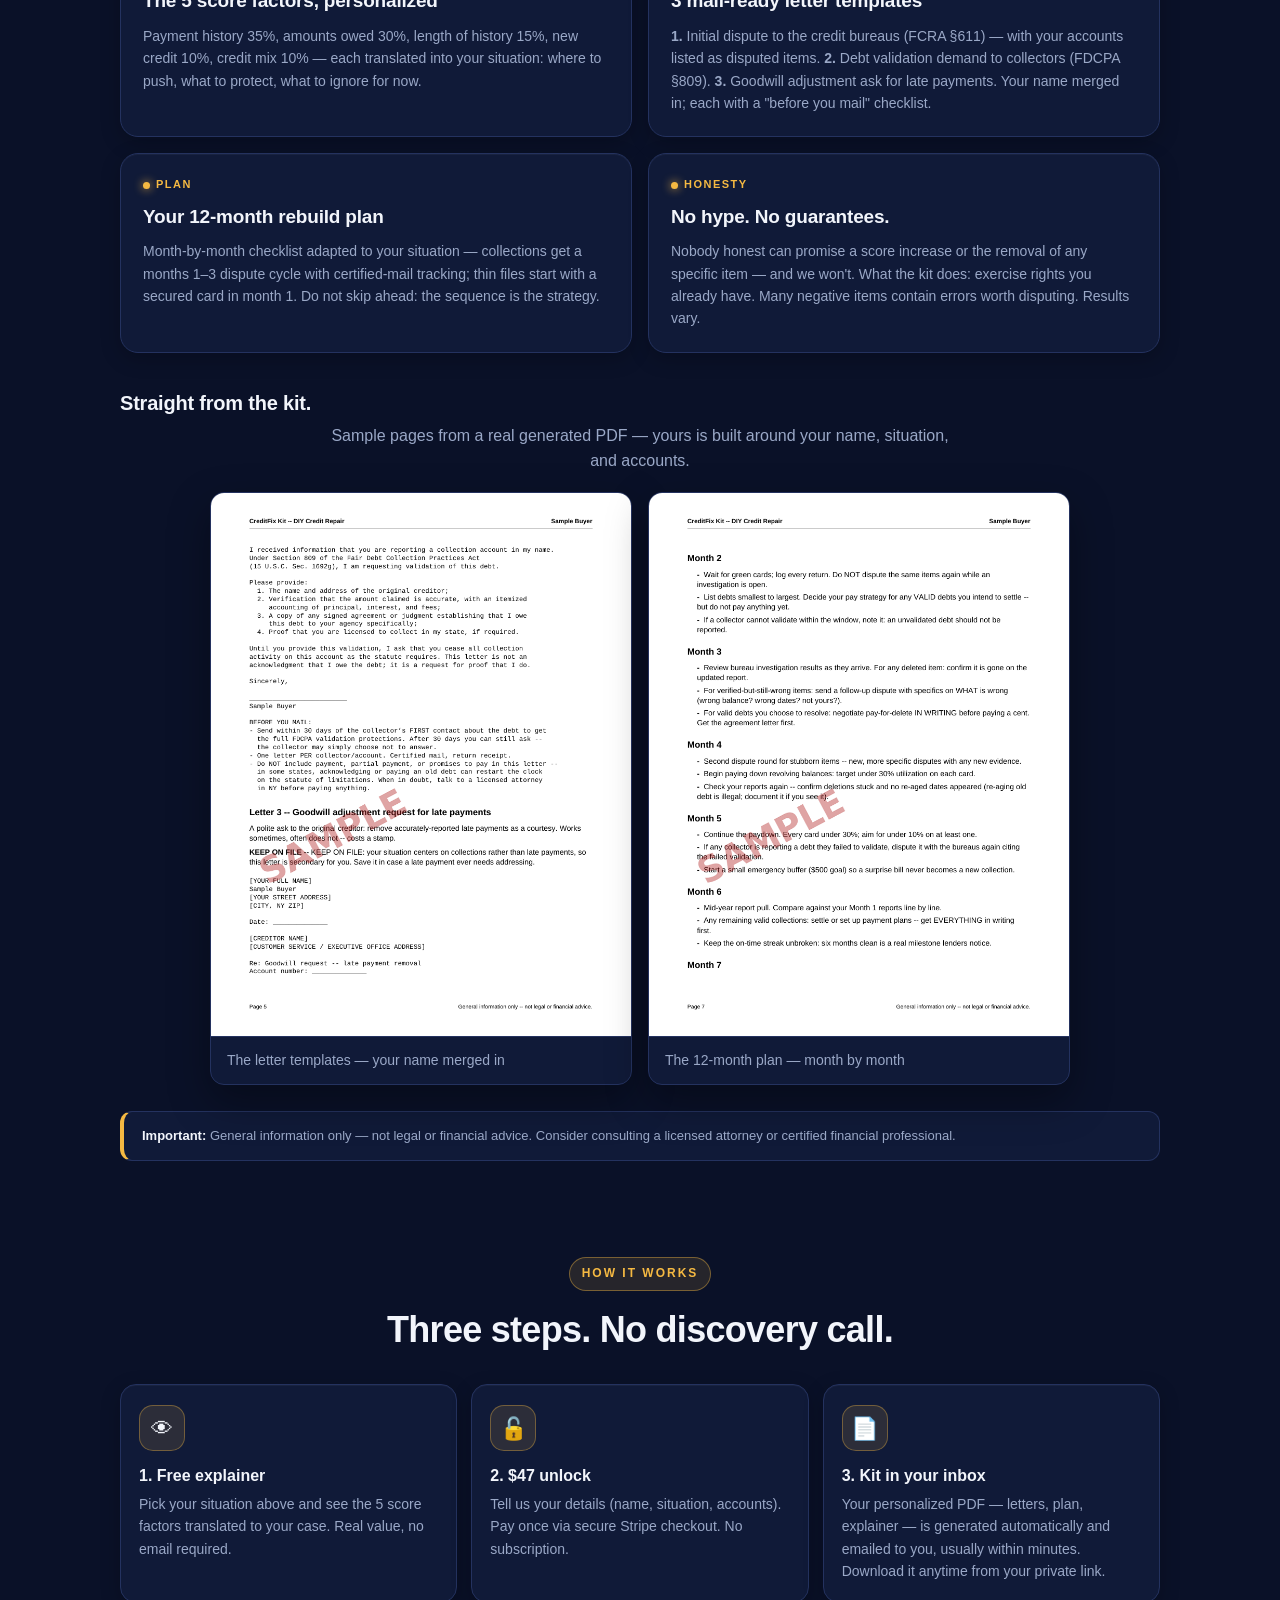
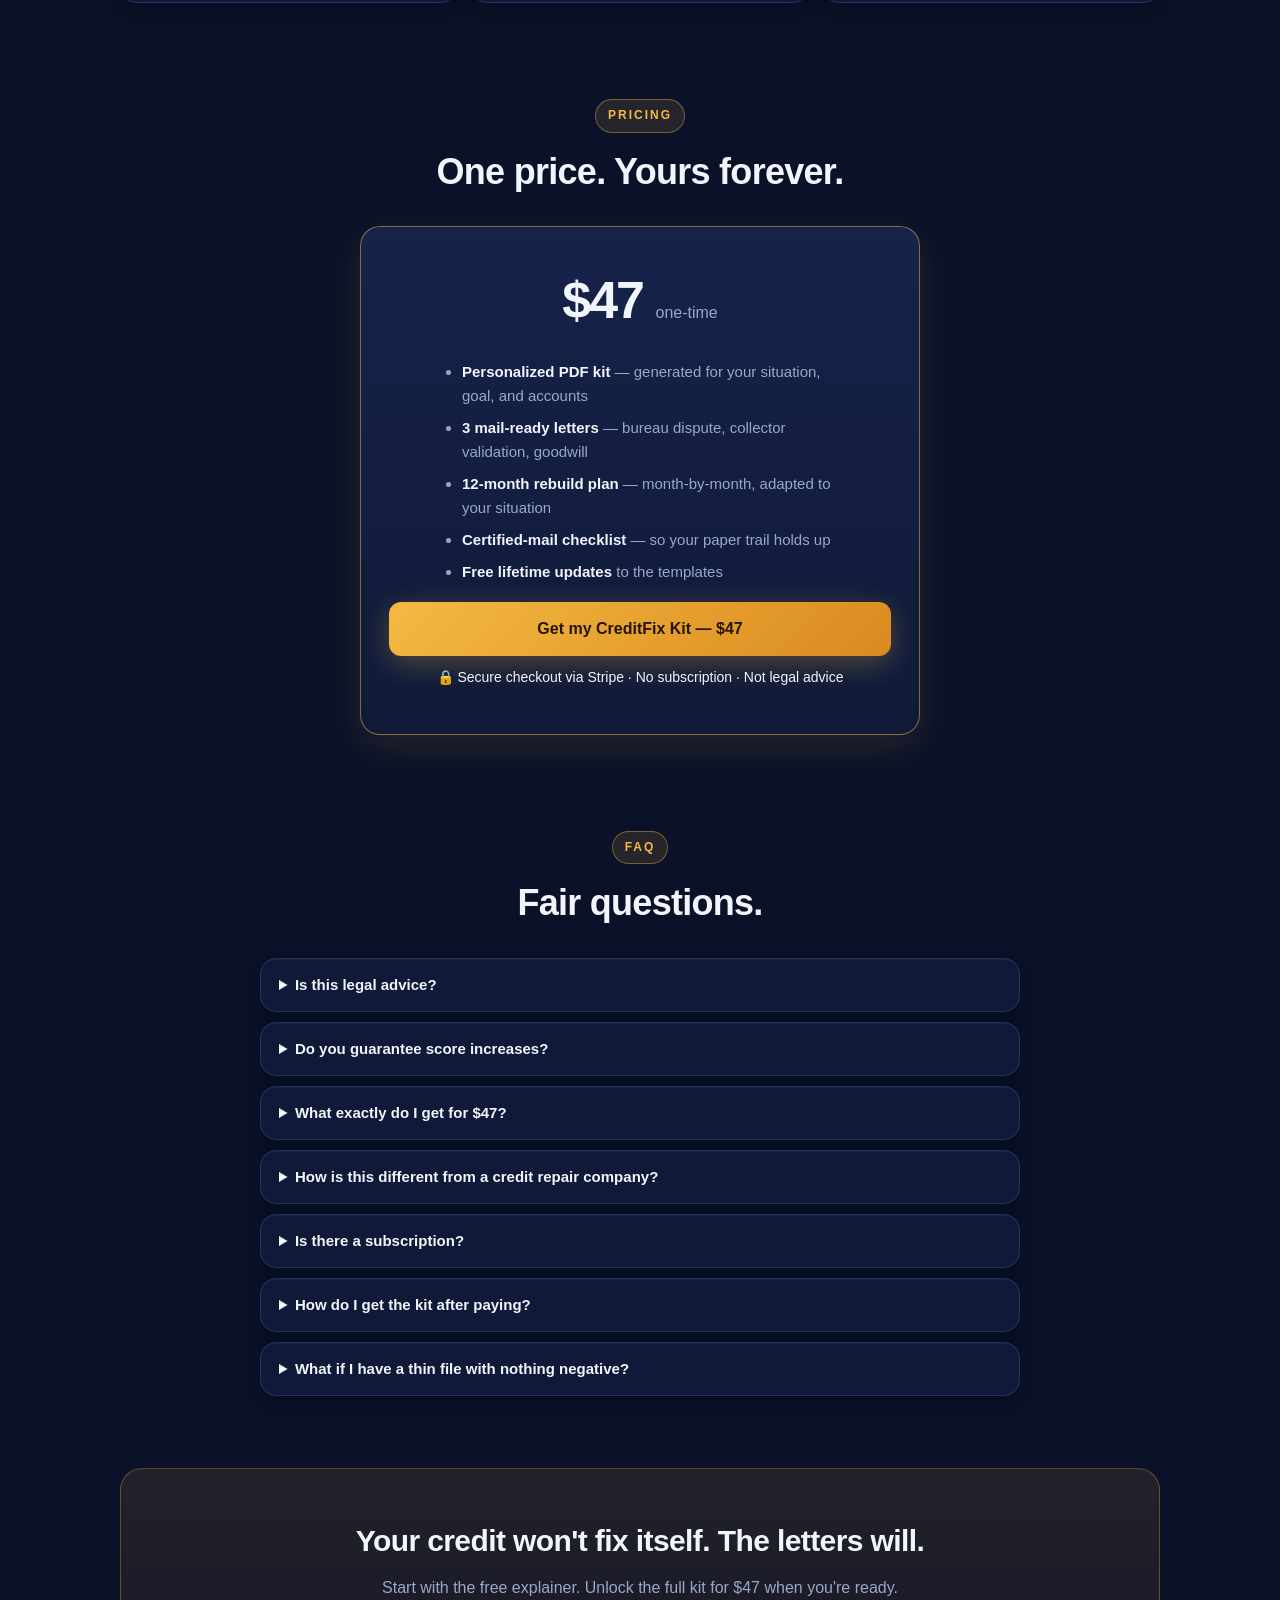
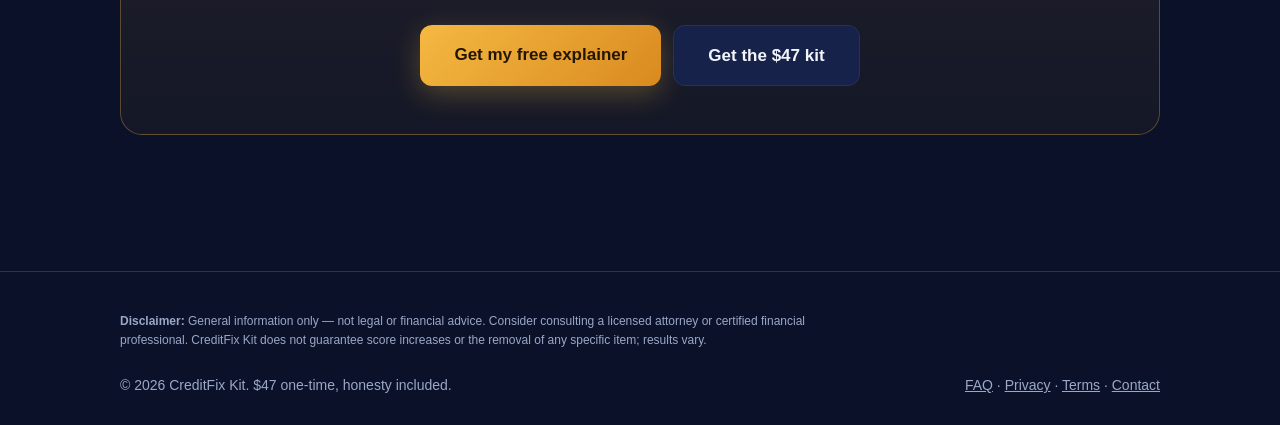
==== commit 66644e40: "LP-01 SMS landing page + /api/subscribe-phone (fleet SMS capture contract fleet-sms-v1-2026-11-21); " ====
--- a/index.html
+++ b/index.html
@@ -2,9 +2,43 @@
 <html lang="en">
 <head>
 <meta charset="utf-8">
+<!-- TRACKING:GA4-GTM -->
+<!-- Google Analytics 4 -->
+<script async src="https://www.googletagmanager.com/gtag/js?id=G-QB0B1HQF5C"></script>
+<script>window.dataLayer=window.dataLayer||[];function gtag(){dataLayer.push(arguments);}gtag('js',new Date());gtag('config','G-QB0B1HQF5C');</script>
+<!-- End Google Analytics 4 -->
+<!-- Google Tag Manager -->
+<script>(function(w,d,s,l,i){w[l]=w[l]||[];w[l].push({'gtm.start':new Date().getTime(),event:'gtm.js'});var f=d.getElementsByTagName(s)[0],j=d.createElement(s),dl=l!='dataLayer'?'&l='+l:'';j.async=true;j.src='https://www.googletagmanager.com/gtm.js?id='+i+dl;f.parentNode.insertBefore(j,f);})(window,document,'script','dataLayer','GTM-PZLMLZ5C');</script>
+<!-- End Google Tag Manager -->
+<!-- Meta Pixel Code -->
+<script>
+!function(f,b,e,v,n,t,s)
+{if(f.fbq)return;n=f.fbq=function(){n.callMethod?
+n.callMethod.apply(n,arguments):n.queue.push(arguments)};
+if(!f._fbq)f._fbq=n;n.push=n;n.loaded=!0;n.version='2.0';
+n.queue=[];t=b.createElement(e);t.async=!0;
+t.src=v;s=b.getElementsByTagName(e)[0];
+s.parentNode.insertBefore(t,s)}(window, document,'script',
+'https://connect.facebook.net/en_US/fbevents.js');
+fbq('init', '1199658068992900');
+fbq('track', 'PageView');
+</script>
+<noscript><img height="1" width="1" style="display:none"
+src="https://www.facebook.com/tr?id=1199658068992900&ev=PageView&noscript=1"
+/></noscript>
+<!-- End Meta Pixel Code -->
+<!-- TikTok Pixel Code Start -->
+<script>
+!function (w, d, t) {
+  w.TiktokAnalyticsObject=t;var ttq=w[t]=w[t]||[];ttq.methods=["page","track","identify","instances","debug","on","off","once","ready","alias","group","enableCookie","disableCookie","holdConsent","revokeConsent","grantConsent"],ttq.setAndDefer=function(t,e){t[e]=function(){t.push([e].concat(Array.prototype.slice.call(arguments,0)))}};for(var i=0;i<ttq.methods.length;i++)ttq.setAndDefer(ttq,ttq.methods[i]);ttq.instance=function(t){for(var e=ttq._i[t]||[],n=0;n<ttq.methods.length;n++)ttq.setAndDefer(e,ttq.methods[n]);return e},ttq.load=function(e,n){var r="https://analytics.tiktok.com/i18n/pixel/events.js",o=n&&n.partner;ttq._i=ttq._i||{},ttq._i[e]=[],ttq._i[e]._u=r,ttq._t=ttq._t||{},ttq._t[e]=+new Date,ttq._o=ttq._o||{},ttq._o[e]=n||{};n=document.createElement("script");n.type="text/javascript",n.async=!0,n.src=r+"?sdkid="+e+"&lib="+t;e=document.getElementsByTagName("script")[0];e.parentNode.insertBefore(n,e)};
+  ttq.load('DAVAKS3C77UAAGDAOMAG');
+  ttq.page();
+}(window, document, 'ttq');
+</script>
+<!-- TikTok Pixel Code End -->
 <meta name="viewport" content="width=device-width, initial-scale=1, viewport-fit=cover">
 <title>CreditFix Kit — Fix your credit yourself. $47, one-time.</title>
-<meta name="description" content="The DIY credit repair kit: the dispute letters, the 12-month rebuild plan, the knowledge. Free score-factor explainer first. $47 one-time. General information only — not legal or financial advice.">
+<meta name="description" content="DIY credit repair kit: mail-ready dispute letters, a 12-month rebuild plan, the 5 score factors explained. Free explainer first — $47 one-time, no subscription.">
 <link rel="canonical" href="https://creditfixkit.mehyar.us/">
 <meta property="og:type" content="website">
 <meta property="og:site_name" content="CreditFix Kit">
@@ -12,15 +46,16 @@
 <meta property="og:description" content="Free score-factor explainer first. Then $47 unlocks the dispute letters + your 12-month rebuild plan. No subscription, no promises — honest DIY credit repair.">
 <meta property="og:url" content="https://creditfixkit.mehyar.us/">
 <meta property="og:image" content="https://creditfixkit.mehyar.us/logo.png">
-<meta name="twitter:card" content="summary">
+<meta name="twitter:card" content="summary_large_image">
 <meta name="twitter:title" content="CreditFix Kit — Fix your credit yourself. $47, one-time.">
 <meta name="twitter:description" content="The dispute letters, the 12-month plan, the knowledge. Free explainer first.">
+<meta name="twitter:image" content="https://creditfixkit.mehyar.us/logo.png">
 <link rel="icon" href="logo.png" type="image/png">
 <link rel="manifest" href="manifest.json">
 <meta name="theme-color" content="#0a1128">
 <link rel="stylesheet" href="styles.css">
 <script type="application/ld+json">
-{"@context":"https://schema.org","@type":"Product","name":"CreditFix Kit","url":"https://creditfixkit.mehyar.us/","image":"https://creditfixkit.mehyar.us/logo.png","description":"DIY credit repair kit: FCRA dispute letter templates, FDCPA validation and goodwill letters, and a personalized 12-month rebuild plan. $47 one-time. General information only — not legal or financial advice.","brand":{"@type":"Brand","name":"CreditFix Kit"},"offers":{"@type":"Offer","price":"47","priceCurrency":"USD","availability":"https://schema.org/InStock"}}
+{"@context":"https://schema.org","@type":"Product","name":"CreditFix Kit","url":"https://creditfixkit.mehyar.us/","image":"https://creditfixkit.mehyar.us/logo.png","description":"DIY credit repair kit: FCRA dispute letter templates, FDCPA validation and goodwill letters, and a personalized 12-month rebuild plan. $47 one-time. General information only — not legal or financial advice.","brand":{"@type":"Brand","name":"CreditFix Kit"},"offers":{"@type":"Offer","price":"47","priceCurrency":"USD","availability":"https://schema.org/InStock"},"provider":{"@type":"Organization","name":"MehyarSoft LLC","url":"https://mehyar.us"}}
 </script>
 <script type="application/ld+json">
 {"@context":"https://schema.org","@type":"FAQPage","mainEntity":[
@@ -33,10 +68,13 @@
 </script>
 </head>
 <body>
+<!-- Google Tag Manager (noscript) -->
+<noscript><iframe src="https://www.googletagmanager.com/ns.html?id=GTM-PZLMLZ5C" height="0" width="0" style="display:none;visibility:hidden"></iframe></noscript>
+<!-- End Google Tag Manager (noscript) -->
 
 <header class="site-header">
   <div class="inner">
-    <a class="brand" href="index.html"><img src="logo.png" alt="CreditFix Kit logo">Credit<span>Fix</span>&nbsp;Kit</a>
+    <a class="brand" href="/"><img src="logo.png" alt="CreditFix Kit logo">Credit<span>Fix</span>&nbsp;Kit</a>
     <nav class="nav">
       <a href="#teaser">Free explainer</a>
       <a href="#inside">What's inside</a>
@@ -230,7 +268,7 @@
     <p class="footer-disclaimer"><strong>Disclaimer:</strong> General information only — not legal or financial advice. Consider consulting a licensed attorney or certified financial professional. CreditFix Kit does not guarantee score increases or the removal of any specific item; results vary.</p>
     <div class="footer-base">
       <span>© 2026 CreditFix Kit. $47 one-time, honesty included.</span>
-      <span><a href="index.html#faq">FAQ</a> · <a href="privacy.html">Privacy</a> · <a href="terms.html">Terms</a> · <a href="mailto:info@mehyar.us">Contact</a></span>
+      <span><a href="/#faq">FAQ</a> · <a href="/privacy">Privacy</a> · <a href="/terms">Terms</a> · <a href="mailto:info@mehyar.us">Contact</a></span>
     </div>
   </div>
 </footer>
@@ -335,5 +373,44 @@
   }
 });
 </script>
+<!-- MehyarSoft cookie consent v1 — vanilla JS, no dependencies (~2.2KB).
+     Set MS_COOKIE_PRIVACY_URL per site before including. Stores choice in
+     localStorage as ms_cookie_consent=accepted|declined. Best-effort
+     dataLayer push for future GTM Consent Mode gating; does not gate
+     hardcoded GTM (follow-up). Never throws: wrapped in try/catch. -->
+<script>
+(function(){try{
+var KEY='ms_cookie_consent',PRIV=('https://mehyar.us/privacy-policy/'||'/privacy-policy/');
+var v=null;try{v=localStorage.getItem(KEY);}catch(e){}
+if(v==='accepted'||v==='declined')return;
+function set(c){try{localStorage.setItem(KEY,c);}catch(e){}
+ try{window.dataLayer=window.dataLayer||[];window.dataLayer.push({event:'cookie_consent',consent:c});}catch(e){}}
+var b=document.createElement('div');
+b.id='ms-cookie-bar';
+b.setAttribute('role','dialog');b.setAttribute('aria-label','Cookie consent');
+b.innerHTML='<style>'
++'#ms-cookie-bar{position:fixed;left:12px;right:12px;bottom:12px;z-index:2147483000;'
++'background:#111827;color:#f9fafb;border:1px solid #374151;border-radius:12px;'
++'padding:12px 14px;font:14px/1.45 -apple-system,BlinkMacSystemFont,"Segoe UI",Roboto,sans-serif;'
++'box-shadow:0 8px 30px rgba(0,0,0,.35);display:flex;gap:10px;align-items:center;flex-wrap:wrap}'
++'#ms-cookie-bar p{margin:0;flex:1 1 220px;font-size:13px}'
++'#ms-cookie-bar a{color:#93c5fd;text-decoration:underline}'
++'#ms-cookie-bar button{border:0;border-radius:8px;padding:8px 16px;font-size:13px;font-weight:600;cursor:pointer}'
++'#ms-ok{background:#22c55e;color:#052e12}#ms-no{background:#374151;color:#f9fafb}'
++'@media(min-width:640px){#ms-cookie-bar{left:auto;right:20px;bottom:20px;max-width:420px}}'
++'</style>'
++'<p>We use cookies to improve your experience and analyze traffic. '
++'<a href="'+PRIV+'" rel="noopener">Privacy policy</a></p>'
++'<button id="ms-ok" type="button">Accept</button>'
++'<button id="ms-no" type="button">Decline</button>';
+document.body.appendChild(b);
+function done(c){set(c);b.remove();}
+b.querySelector('#ms-ok').addEventListener('click',function(){done('accepted');});
+b.querySelector('#ms-no').addEventListener('click',function(){done('declined');});
+window.msCookieConsent={choice:function(){try{return localStorage.getItem(KEY);}catch(e){return null;}},
+reset:function(){try{localStorage.removeItem(KEY);}catch(e){}location.reload();}};
+}catch(e){}})();
+</script>
+
 </body>
 </html>
